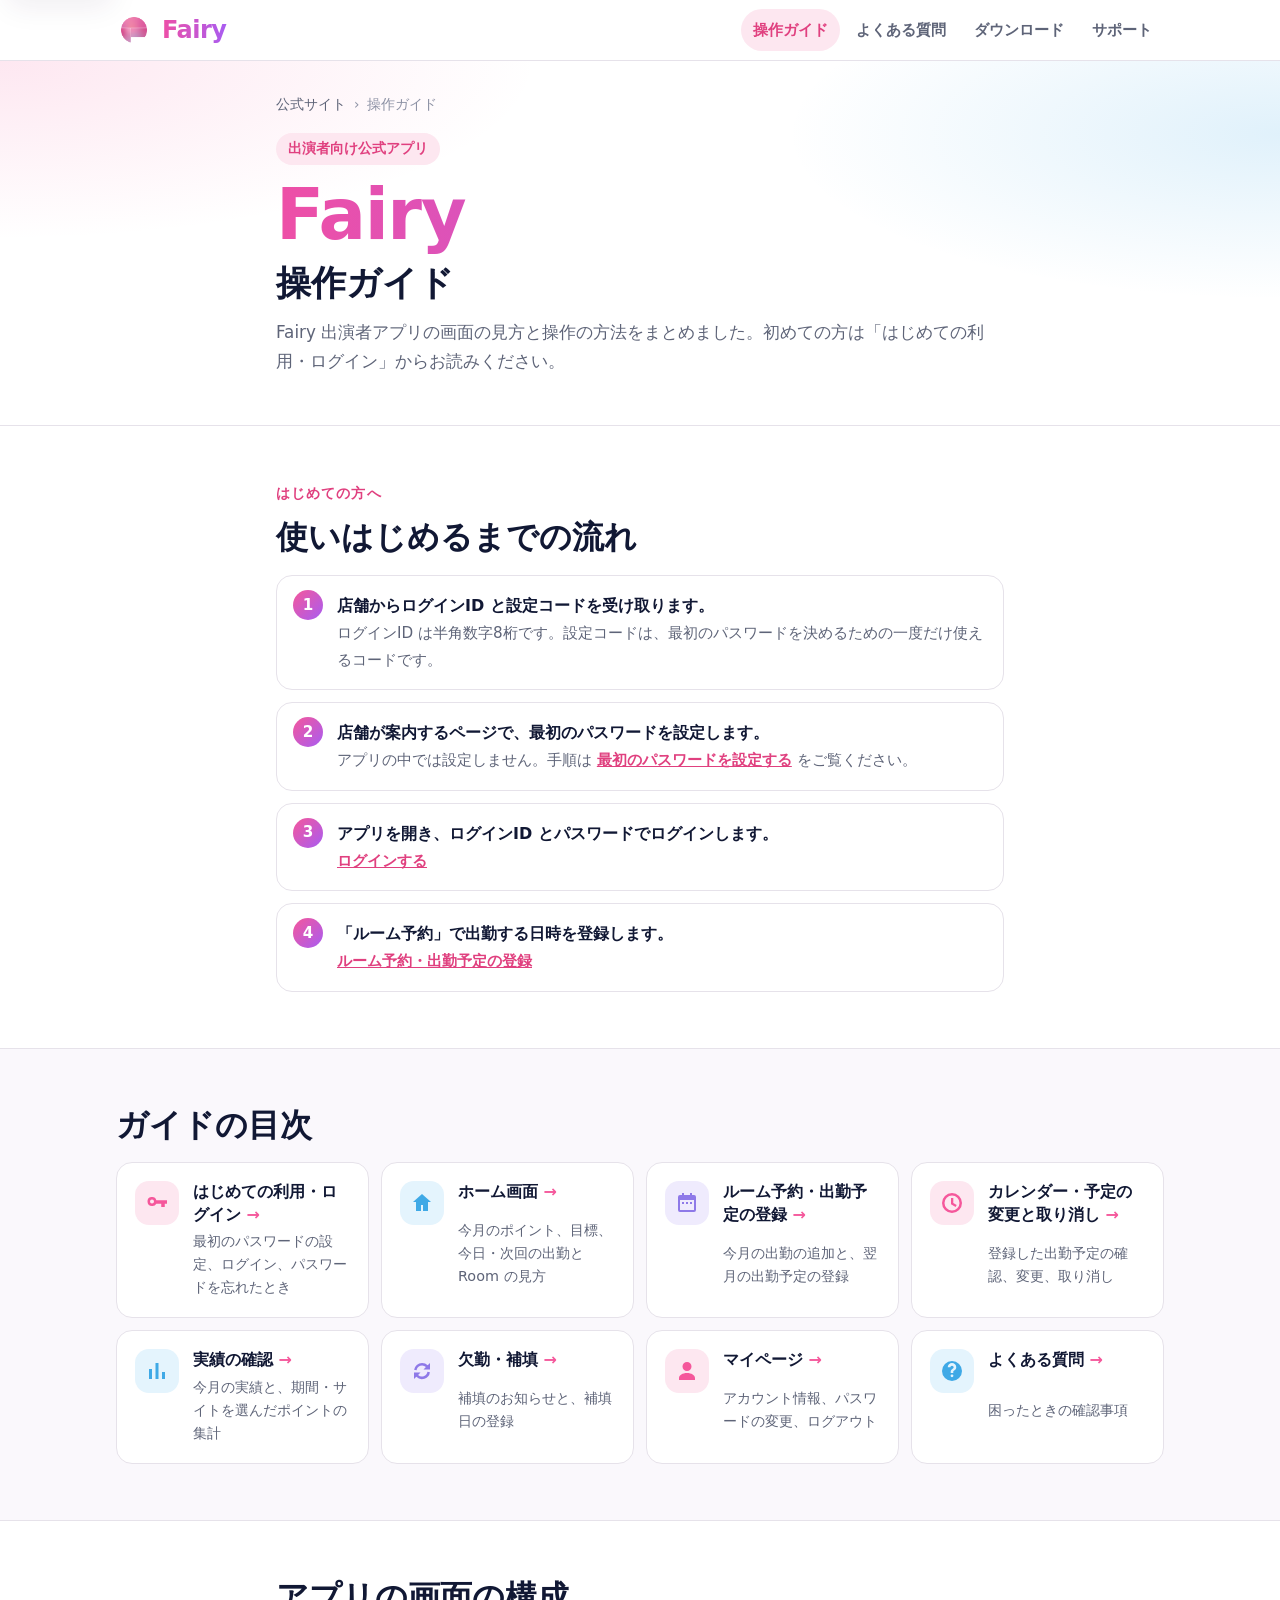
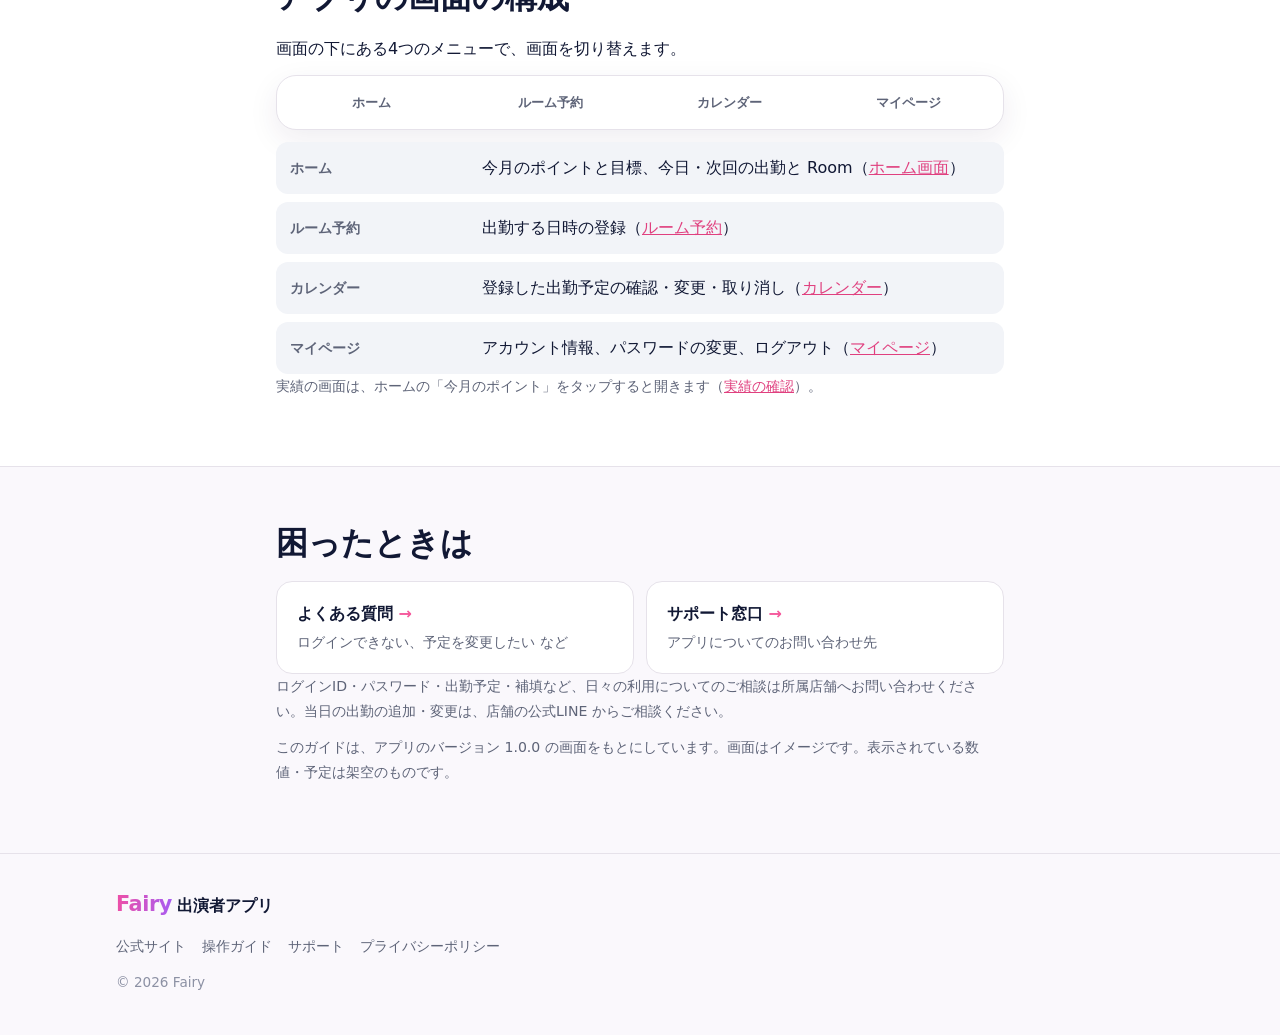
==== guide/index.html @ bba81e0e "Publish the Fairy Performer operation guide Add the nine guide pages under /guide/ (top, login, home" ====
<!doctype html>
<html lang="ja">
<head>
  <meta charset="utf-8">
  <meta name="viewport" content="width=device-width, initial-scale=1">
  <title>操作ガイド | Fairy 出演者アプリ</title>
  <meta name="description" content="Fairy 出演者アプリの使い方。ログイン、ホーム、ルーム予約、カレンダー、実績、補填、マイページの操作方法と、よくある質問。">
  <meta name="robots" content="noindex">
  <meta name="theme-color" content="#ffffff">
  <meta name="format-detection" content="telephone=no">
  <link rel="icon" type="image/png" href="/assets/img/favicon-64.png">
  <link rel="apple-touch-icon" href="/assets/img/apple-touch-icon.png">
  <link rel="stylesheet" href="/assets/css/site.css">
  <link rel="stylesheet" href="/assets/css/guide.css">
</head>
<body class="guide">
  <a class="skip-link" href="#main">本文へ移動</a>
  <header class="site-header">
    <div class="container header-inner">
      <a class="brand" href="/" aria-label="Fairy 出演者アプリ トップ">
        <img src="/assets/img/app-icon-512.png" alt="" width="36" height="36">
        <span class="brand-word">Fairy</span>
      </a>
      <button class="nav-toggle" type="button" aria-expanded="false" aria-controls="site-nav">
        <span class="nav-toggle-bar"></span><span class="visually-hidden">メニュー</span>
      </button>
      <nav id="site-nav" class="site-nav" aria-label="サイト内">
        <a href="/guide/" aria-current="page">操作ガイド</a>
        <a href="/guide/faq/">よくある質問</a>
        <a href="/#download">ダウンロード</a>
        <a href="/#support">サポート</a>
      </nav>
    </div>
  </header>

  <main id="main">
    <section class="guide-hero guide-hero-top" aria-labelledby="page-title">
      <div class="container narrow">
        <nav class="breadcrumb" aria-label="現在地"><ol><li><a href="/">公式サイト</a></li><li aria-current="page">操作ガイド</li></ol></nav>
        <p class="eyebrow">出演者向け公式アプリ</p>
        <h1 id="page-title"><span class="logo-text">Fairy</span><span class="hero-sub">操作ガイド</span></h1>
        <p class="lead">Fairy 出演者アプリの画面の見方と操作の方法をまとめました。初めての方は「はじめての利用・ログイン」からお読みください。</p>
      </div>
    </section>

    <section class="section guide-section" id="start" aria-labelledby="start-title">
      <div class="container narrow start-steps">
        <p class="section-kicker kicker-pink">はじめての方へ</p>
        <h2 id="start-title" class="section-title">使いはじめるまでの流れ</h2>
        <ol class="steps">
          <li><strong>店舗からログインID と設定コードを受け取ります。</strong><span>ログインID は半角数字8桁です。設定コードは、最初のパスワードを決めるための一度だけ使えるコードです。</span></li>
          <li><strong>店舗が案内するページで、最初のパスワードを設定します。</strong><span>アプリの中では設定しません。手順は <a href="/guide/login/#first-password">最初のパスワードを設定する</a> をご覧ください。</span></li>
          <li><strong>アプリを開き、ログインID とパスワードでログインします。</strong><span><a href="/guide/login/#sign-in">ログインする</a></span></li>
          <li><strong>「ルーム予約」で出勤する日時を登録します。</strong><span><a href="/guide/rooms/">ルーム予約・出勤予定の登録</a></span></li>
        </ol>
      </div>
    </section>

    <section class="section guide-section alt" id="menu" aria-labelledby="menu-title">
      <div class="container">
        <h2 id="menu-title" class="section-title">ガイドの目次</h2>
        <ul class="topic-grid is-wide">
          <li>
            <a class="topic-card" href="/guide/login/">
              <span class="feature-icon tone-pink" aria-hidden="true"><svg viewBox="0 0 24 24"><path d="M7 15a4.5 4.5 0 1 1 4.33-5.75H22v3.5h-2.25V16h-3.5v-3.25h-4.92A4.5 4.5 0 0 1 7 15zm0-2.5a2 2 0 1 0 0-4 2 2 0 0 0 0 4z"/></svg></span>
              <span class="topic-card-title">はじめての利用・ログイン</span>
              <span class="topic-card-text">最初のパスワードの設定、ログイン、パスワードを忘れたとき</span>
            </a>
          </li>
          <li>
            <a class="topic-card" href="/guide/home/">
              <span class="feature-icon tone-blue" aria-hidden="true"><svg viewBox="0 0 24 24"><path d="M12 3l9 8h-3v9h-5v-6h-2v6H6v-9H3z"/></svg></span>
              <span class="topic-card-title">ホーム画面</span>
              <span class="topic-card-text">今月のポイント、目標、今日・次回の出勤と Room の見方</span>
            </a>
          </li>
          <li>
            <a class="topic-card" href="/guide/rooms/">
              <span class="feature-icon tone-lavender" aria-hidden="true"><svg viewBox="0 0 24 24"><path d="M7 2v2H5a2 2 0 0 0-2 2v13a2 2 0 0 0 2 2h14a2 2 0 0 0 2-2V6a2 2 0 0 0-2-2h-2V2h-2v2H9V2zm-2 7h14v10H5zm2 2v2h2v-2zm4 0v2h2v-2zm4 0v2h2v-2z"/></svg></span>
              <span class="topic-card-title">ルーム予約・出勤予定の登録</span>
              <span class="topic-card-text">今月の出勤の追加と、翌月の出勤予定の登録</span>
            </a>
          </li>
          <li>
            <a class="topic-card" href="/guide/calendar/">
              <span class="feature-icon tone-pink" aria-hidden="true"><svg viewBox="0 0 24 24"><path d="M12 2a10 10 0 1 0 0 20 10 10 0 0 0 0-20zm0 2.5a7.5 7.5 0 1 1 0 15 7.5 7.5 0 0 1 0-15zM11 7v6.2l4.6 2.7 1.1-1.8-3.4-2V7z"/></svg></span>
              <span class="topic-card-title">カレンダー・予定の変更と取り消し</span>
              <span class="topic-card-text">登録した出勤予定の確認、変更、取り消し</span>
            </a>
          </li>
          <li>
            <a class="topic-card" href="/guide/performance/">
              <span class="feature-icon tone-blue" aria-hidden="true"><svg viewBox="0 0 24 24"><path d="M4 20V10h3v10zm6.5 0V4h3v16zM17 20v-7h3v7z"/></svg></span>
              <span class="topic-card-title">実績の確認</span>
              <span class="topic-card-text">今月の実績と、期間・サイトを選んだポイントの集計</span>
            </a>
          </li>
          <li>
            <a class="topic-card" href="/guide/makeup/">
              <span class="feature-icon tone-lavender" aria-hidden="true"><svg viewBox="0 0 24 24"><path d="M12 4a8 8 0 0 0-7.92 6.86l2.48.36A5.5 5.5 0 0 1 15.9 8.1L13.5 10.5H20V4l-2.3 2.3A7.96 7.96 0 0 0 12 4zm7.92 9.14l-2.48-.36A5.5 5.5 0 0 1 8.1 15.9l2.4-2.4H4V20l2.3-2.3A8 8 0 0 0 19.92 13.14z"/></svg></span>
              <span class="topic-card-title">欠勤・補填</span>
              <span class="topic-card-text">補填のお知らせと、補填日の登録</span>
            </a>
          </li>
          <li>
            <a class="topic-card" href="/guide/account/">
              <span class="feature-icon tone-pink" aria-hidden="true"><svg viewBox="0 0 24 24"><path d="M12 12a4.5 4.5 0 1 0 0-9 4.5 4.5 0 0 0 0 9zm0 2c-4.42 0-8 2.24-8 5v2h16v-2c0-2.76-3.58-5-8-5z"/></svg></span>
              <span class="topic-card-title">マイページ</span>
              <span class="topic-card-text">アカウント情報、パスワードの変更、ログアウト</span>
            </a>
          </li>
          <li>
            <a class="topic-card" href="/guide/faq/">
              <span class="feature-icon tone-blue" aria-hidden="true"><svg viewBox="0 0 24 24"><path d="M12 2a10 10 0 1 0 0 20 10 10 0 0 0 0-20zm0 16.25a1.4 1.4 0 1 1 0-2.8 1.4 1.4 0 0 1 0 2.8zm1.3-5.1V14h-2.6v-1.6c0-1.2.8-1.9 1.7-2.45.75-.45 1.25-.85 1.25-1.6a1.65 1.65 0 0 0-3.3 0H7.75a4.25 4.25 0 0 1 8.5 0c0 1.85-1.2 2.75-2.25 3.3-.45.25-.7.45-.7.5z"/></svg></span>
              <span class="topic-card-title">よくある質問</span>
              <span class="topic-card-text">困ったときの確認事項</span>
            </a>
          </li>
        </ul>
      </div>
    </section>

    <section class="section guide-section" id="layout" aria-labelledby="layout-title">
      <div class="container narrow">
        <h2 id="layout-title" class="section-title">アプリの画面の構成</h2>
        <p>画面の下にある4つのメニューで、画面を切り替えます。</p>
        <ul class="tab-strip" aria-label="画面の下のメニュー">
          <li>ホーム</li><li>ルーム予約</li><li>カレンダー</li><li>マイページ</li>
        </ul>
        <dl class="guide-facts">
          <div><dt>ホーム</dt><dd>今月のポイントと目標、今日・次回の出勤と Room（<a href="/guide/home/">ホーム画面</a>）</dd></div>
          <div><dt>ルーム予約</dt><dd>出勤する日時の登録（<a href="/guide/rooms/">ルーム予約</a>）</dd></div>
          <div><dt>カレンダー</dt><dd>登録した出勤予定の確認・変更・取り消し（<a href="/guide/calendar/">カレンダー</a>）</dd></div>
          <div><dt>マイページ</dt><dd>アカウント情報、パスワードの変更、ログアウト（<a href="/guide/account/">マイページ</a>）</dd></div>
        </dl>
        <p class="small-note">実績の画面は、ホームの「今月のポイント」をタップすると開きます（<a href="/guide/performance/">実績の確認</a>）。</p>
      </div>
    </section>

    <section class="section guide-section alt" id="help" aria-labelledby="help-title">
      <div class="container narrow">
        <h2 id="help-title" class="section-title">困ったときは</h2>
        <ul class="link-cards">
          <li>
            <a class="link-card" href="/guide/faq/">
              <span class="link-card-title">よくある質問</span>
              <span class="link-card-text">ログインできない、予定を変更したい など</span>
            </a>
          </li>
          <li>
            <a class="link-card" href="https://privacy.fff-inc.com/support/">
              <span class="link-card-title">サポート窓口</span>
              <span class="link-card-text">アプリについてのお問い合わせ先</span>
            </a>
          </li>
        </ul>
        <p class="small-note">ログインID・パスワード・出勤予定・補填など、日々の利用についてのご相談は所属店舗へお問い合わせください。当日の出勤の追加・変更は、店舗の公式LINE からご相談ください。</p>
        <p class="small-note">このガイドは、アプリのバージョン 1.0.0 の画面をもとにしています。画面はイメージです。表示されている数値・予定は架空のものです。</p>
      </div>
    </section>
  </main>

  <footer class="site-footer">
    <div class="container footer-inner">
      <p class="footer-brand"><span class="logo-text">Fairy</span> 出演者アプリ</p>
      <nav class="footer-nav" aria-label="フッター">
        <a href="/">公式サイト</a>
        <a href="/guide/">操作ガイド</a>
        <a href="https://privacy.fff-inc.com/support/">サポート</a>
        <a href="https://privacy.fff-inc.com/">プライバシーポリシー</a>
      </nav>
      <p class="copyright">&copy; <span data-year>2026</span> Fairy</p>
    </div>
  </footer>

  <script src="/assets/js/site.js"></script>
  <script src="/assets/js/guide.js"></script>
</body>
</html>
---- assets/css/site.css ----
/* Fairy 出演者アプリ — site styles. Colors follow the app (fairy_theme.dart):
   white base, the rose accent, and a light blue as the second accent. */

:root {
  color-scheme: light;
  --canvas: #faf8fc;
  --surface: #ffffff;
  --text: #111834;
  --text-muted: #5e6478;
  --text-faint: #8c91a4;
  --divider: #e6e2ea;
  --well: #f2f4f8;

  --pink: #f5579b;
  --pink-deep: #e0407f;
  --pink-soft: #fde7f0;
  --blue: #3fa9e6;
  --blue-deep: #1f8ccb;
  --blue-soft: #e4f4fd;
  --lavender: #8e79e8;
  --lavender-soft: #efebfd;
  --logo-start: #ee4fa6;
  --logo-end: #a85cf2;

  --radius-card: 24px;
  --radius-panel: 16px;
  --shadow: 0 10px 30px rgba(48, 26, 77, 0.08);
  --container: 1080px;
  --gutter: 16px;

  --font: -apple-system, BlinkMacSystemFont, "Hiragino Sans", "Hiragino Kaku Gothic ProN",
    "Noto Sans JP", "Yu Gothic UI", "Meiryo", system-ui, sans-serif;
}

*, *::before, *::after { box-sizing: border-box; }

html { scroll-behavior: smooth; -webkit-text-size-adjust: 100%; }
@media (prefers-reduced-motion: reduce) { html { scroll-behavior: auto; } }

body {
  margin: 0;
  background: var(--surface);
  color: var(--text);
  font-family: var(--font);
  font-size: 16px;
  line-height: 1.75;
  overflow-x: hidden;
}

img { max-width: 100%; height: auto; display: block; }
a { color: var(--pink-deep); }
a:hover { color: var(--pink); }
:focus-visible { outline: 3px solid var(--blue); outline-offset: 3px; border-radius: 6px; }

.container { width: 100%; max-width: var(--container); margin: 0 auto; padding: 0 var(--gutter); }
.container.narrow { max-width: 760px; }

.visually-hidden {
  position: absolute; width: 1px; height: 1px; padding: 0; margin: -1px;
  overflow: hidden; clip: rect(0 0 0 0); white-space: nowrap; border: 0;
}
.skip-link { position: absolute; left: 8px; top: -48px; padding: 8px 12px; background: var(--surface);
  border-radius: 8px; box-shadow: var(--shadow); z-index: 20; }
.skip-link:focus { top: 8px; }

.logo-text {
  font-weight: 800;
  letter-spacing: -0.02em;
  background: linear-gradient(90deg, var(--logo-start), var(--logo-end));
  -webkit-background-clip: text;
  background-clip: text;
  color: transparent;
}

/* Header */
.site-header {
  position: sticky; top: 0; z-index: 10;
  background: rgba(255, 255, 255, 0.92);
  -webkit-backdrop-filter: saturate(160%) blur(10px);
  backdrop-filter: saturate(160%) blur(10px);
  border-bottom: 1px solid var(--divider);
}
.header-inner { display: flex; align-items: center; justify-content: space-between; min-height: 60px; gap: 12px; }
.brand { display: inline-flex; align-items: center; gap: 10px; text-decoration: none; }
.brand img { border-radius: 9px; }
.brand-word {
  font-size: 1.5rem; font-weight: 800; letter-spacing: -0.02em;
  background: linear-gradient(90deg, var(--logo-start), var(--logo-end));
  -webkit-background-clip: text; background-clip: text; color: transparent;
}
.site-nav { display: flex; gap: 4px; }
.site-nav a {
  color: var(--text-muted); text-decoration: none; font-size: 0.95rem; font-weight: 600;
  padding: 8px 12px; border-radius: 999px;
}
.site-nav a:hover { color: var(--pink-deep); background: var(--pink-soft); }
.nav-toggle { display: none; }

@media (max-width: 760px) {
  .nav-toggle {
    display: inline-flex; align-items: center; justify-content: center;
    width: 44px; height: 44px; border: 1px solid var(--divider); border-radius: 12px;
    background: var(--surface); cursor: pointer;
  }
  .nav-toggle-bar, .nav-toggle-bar::before, .nav-toggle-bar::after {
    display: block; width: 18px; height: 2px; background: var(--text); border-radius: 2px; position: relative;
  }
  .nav-toggle-bar::before, .nav-toggle-bar::after { content: ""; position: absolute; left: 0; }
  .nav-toggle-bar::before { top: -6px; }
  .nav-toggle-bar::after { top: 6px; }
  .site-nav {
    display: none; position: absolute; left: 0; right: 0; top: 100%;
    flex-direction: column; gap: 0; padding: 8px var(--gutter) 16px;
    background: var(--surface); border-bottom: 1px solid var(--divider); box-shadow: var(--shadow);
  }
  .site-nav.is-open { display: flex; }
  .site-nav a { padding: 12px 8px; border-radius: 10px; font-size: 1rem; }
}

/* Hero */
.hero {
  position: relative; overflow: hidden;
  background:
    radial-gradient(60% 60% at 0% 0%, rgba(245, 87, 155, 0.14), transparent 70%),
    radial-gradient(55% 55% at 100% 30%, rgba(63, 169, 230, 0.16), transparent 70%),
    var(--surface);
  padding: 40px 0 48px;
}
.hero-inner { display: grid; gap: 32px; align-items: center; }
.eyebrow {
  display: inline-block; margin: 0 0 12px; padding: 4px 12px; border-radius: 999px;
  background: var(--pink-soft); color: var(--pink-deep); font-weight: 700; font-size: 0.85rem;
}
.hero h1 { margin: 0 0 16px; line-height: 1.15; }
.hero h1 .logo-text { display: block; font-size: clamp(3.2rem, 12vw, 5rem); }
.hero-sub { display: block; font-size: clamp(1.5rem, 5.6vw, 2.2rem); font-weight: 800; color: var(--text); margin-top: 4px; }
.lead { margin: 0 0 24px; color: var(--text-muted); font-size: 1.05rem; }
.hero-note { margin: 16px 0 0; color: var(--text-faint); font-size: 0.88rem; }

.store-buttons { display: grid; gap: 12px; grid-template-columns: 1fr; max-width: 460px; }
@media (min-width: 480px) { .store-buttons { grid-template-columns: 1fr 1fr; } }

.btn {
  display: inline-flex; align-items: center; justify-content: center; gap: 12px;
  min-height: 60px; padding: 10px 20px; border-radius: 18px;
  text-decoration: none; font-weight: 800; font-size: 1.05rem; line-height: 1.25;
  border: 2px solid transparent; transition: transform 0.15s ease, box-shadow 0.15s ease, background 0.15s ease;
}
.btn:hover { transform: translateY(-1px); }
.btn-icon { width: 28px; height: 28px; flex: none; fill: currentColor; }
.btn-text { display: flex; flex-direction: column; align-items: flex-start; }
.btn-text small { font-size: 0.75rem; font-weight: 700; opacity: 0.85; }
.btn-block { width: 100%; margin-top: 16px; }
.btn-block .btn-text { align-items: center; }

.btn-android { background: var(--pink); color: #fff; box-shadow: 0 8px 20px rgba(245, 87, 155, 0.28); }
.btn-android:hover { background: var(--pink-deep); color: #fff; }
.btn-ios { background: var(--blue); color: #fff; box-shadow: 0 8px 20px rgba(63, 169, 230, 0.28); }
.btn-ios:hover { background: var(--blue-deep); color: #fff; }

/* A control whose download is not available yet. It still leads to its section. */
.btn.is-pending { background: var(--surface); box-shadow: none; }
.btn-android.is-pending { color: var(--pink-deep); border-color: rgba(245, 87, 155, 0.45); }
.btn-ios.is-pending { color: var(--blue-deep); border-color: rgba(63, 169, 230, 0.5); }
.btn.is-pending:hover { transform: none; }
.btn-android.is-pending:hover { background: var(--pink-soft); }
.btn-ios.is-pending:hover { background: var(--blue-soft); }

.hero-visual { position: relative; display: flex; justify-content: center; align-items: flex-end; min-height: 320px; }
.shot { border-radius: 28px; box-shadow: 0 24px 48px rgba(48, 26, 77, 0.16); background: var(--surface); }
.shot-main { width: min(64%, 300px); position: relative; z-index: 2; }
.shot-side { width: min(50%, 240px); margin-left: -18%; margin-bottom: 28px; opacity: 0.95; }

@media (min-width: 900px) {
  .hero { padding: 72px 0 80px; }
  .hero-inner { grid-template-columns: 1.05fr 1fr; gap: 48px; }
  .shot-main { width: 300px; }
  .shot-side { width: 240px; }
}

/* Sections */
[id] { scroll-margin-top: 72px; }
.section { padding: 56px 0; }
.section + .section { border-top: 1px solid var(--divider); }
.section-title { margin: 0 0 24px; font-size: clamp(1.5rem, 4.6vw, 2rem); line-height: 1.3; }
.section-kicker { margin: 0 0 6px; font-weight: 800; font-size: 0.85rem; letter-spacing: 0.08em; text-transform: uppercase; }
.kicker-pink { color: var(--pink-deep); }
.kicker-blue { color: var(--blue-deep); }
.sub-title { margin: 36px 0 12px; font-size: 1.2rem; }

.features { background: var(--canvas); }
/* Phones: each card is followed by its screenshot. From 760px: cards on one row,
   screenshots on the next (each item spans both rows through a subgrid). */
.feature-grid { list-style: none; margin: 0; padding: 0; display: grid; gap: 40px; }
.feature-item { display: grid; gap: 16px; }
@media (min-width: 760px) {
  .feature-grid { grid-template-columns: repeat(3, 1fr); grid-template-rows: auto auto; column-gap: 16px; row-gap: 36px; }
  .feature-item { grid-row: span 2; grid-template-rows: subgrid; row-gap: 36px; }
}
.feature-card { background: var(--surface); border-radius: var(--radius-card); padding: 24px; box-shadow: var(--shadow); }
.feature-card h3 { margin: 12px 0 6px; font-size: 1.1rem; }
.feature-card p { margin: 0; color: var(--text-muted); font-size: 0.95rem; }
.feature-icon { display: inline-flex; width: 44px; height: 44px; border-radius: 14px; align-items: center; justify-content: center; }
.feature-icon svg { width: 24px; height: 24px; }
.tone-pink { background: var(--pink-soft); fill: var(--pink); }
.tone-blue { background: var(--blue-soft); fill: var(--blue); }
.tone-lavender { background: var(--lavender-soft); fill: var(--lavender); }

.feature-shot {
  display: block; width: 100%; max-width: 320px; height: auto; margin: 0 auto; align-self: start;
  border-radius: 22px; box-shadow: var(--shadow); background: var(--surface);
}
@media (min-width: 760px) { .feature-shot { max-width: none; } }
.screens-note { margin: 16px 0 12px; color: var(--text-faint); font-size: 0.85rem; text-align: center; }

.card { background: var(--surface); border: 1px solid var(--divider); border-radius: var(--radius-card); padding: 20px; }
.card + .card, .card + .sub-title { margin-top: 24px; }
.card-soft { background: var(--canvas); margin-top: 24px; }
.card-title { margin: 0 0 12px; font-size: 1.1rem; }

.release-facts { margin: 0; display: grid; gap: 8px; }
.release-facts div { display: flex; justify-content: space-between; gap: 16px; padding: 10px 14px; background: var(--well); border-radius: 12px; }
.release-facts dt { color: var(--text-muted); font-size: 0.9rem; white-space: nowrap; flex: none; }
.release-facts dd { margin: 0; font-weight: 700; text-align: right; }

.notice { margin-top: 16px; border-radius: var(--radius-panel); padding: 14px 16px; }
.notice p { margin: 0; font-size: 0.95rem; }
.notice-title { font-weight: 800; margin-bottom: 4px !important; }
.notice-info { background: var(--pink-soft); color: #7a1d47; }
.notice-blue { background: var(--blue-soft); color: #0f4f75; }

.steps { margin: 0; padding: 0; list-style: none; counter-reset: step; display: grid; gap: 12px; }
.steps li {
  counter-increment: step; position: relative; padding: 14px 16px 14px 60px;
  background: var(--surface); border: 1px solid var(--divider); border-radius: var(--radius-panel);
}
.steps li::before {
  content: counter(step); position: absolute; left: 16px; top: 14px;
  width: 30px; height: 30px; border-radius: 50%; display: flex; align-items: center; justify-content: center;
  background: linear-gradient(135deg, var(--pink), var(--logo-end)); color: #fff; font-weight: 800; font-size: 0.95rem;
}
.steps strong { display: block; }

.safety-list, .plain-list { margin: 0; padding-left: 1.2em; display: grid; gap: 8px; }
.plain-list em { font-style: normal; font-weight: 800; color: var(--pink-deep); }
.small-note { color: var(--text-muted); font-size: 0.88rem; margin: 12px 0 0; }

.details-card { margin-top: 24px; }
.details-card summary { cursor: pointer; font-weight: 700; }
.hash-list { margin: 12px 0 0; display: grid; gap: 12px; }
.hash-list dt { font-size: 0.85rem; color: var(--text-muted); }
.hash-list dd { margin: 4px 0 0; display: flex; flex-wrap: wrap; gap: 8px; align-items: center; }
.hash-list code {
  font-family: ui-monospace, SFMono-Regular, Menlo, Consolas, monospace; font-size: 0.8rem;
  background: var(--well); padding: 6px 8px; border-radius: 8px; overflow-wrap: anywhere; word-break: break-all;
}
.copy-btn {
  border: 1px solid var(--divider); background: var(--surface); color: var(--text-muted);
  border-radius: 999px; padding: 4px 12px; font: inherit; font-size: 0.8rem; cursor: pointer;
}
.copy-btn:hover { color: var(--pink-deep); border-color: var(--pink); }

.platform-ios { background: linear-gradient(180deg, var(--surface), #f6fbff); }

.link-cards { list-style: none; margin: 0; padding: 0; display: grid; gap: 12px; }
@media (min-width: 640px) { .link-cards { grid-template-columns: 1fr 1fr; } }
.link-card {
  display: flex; flex-direction: column; gap: 2px; padding: 18px 20px; height: 100%;
  border: 1px solid var(--divider); border-radius: var(--radius-panel); text-decoration: none; color: var(--text);
  background: var(--surface); transition: border-color 0.15s ease, box-shadow 0.15s ease;
}
.link-card:hover { color: var(--text); border-color: var(--pink); box-shadow: var(--shadow); }
.link-card-title { font-weight: 800; }
.link-card-title::after { content: " →"; color: var(--pink); }
.link-card-text { color: var(--text-muted); font-size: 0.9rem; }

/* Footer */
.site-footer { background: var(--canvas); border-top: 1px solid var(--divider); padding: 32px 0 40px; }
.footer-inner { display: grid; gap: 12px; justify-items: start; }
.footer-brand { margin: 0; font-weight: 700; }
.footer-brand .logo-text { font-size: 1.3rem; }
.footer-nav { display: flex; flex-wrap: wrap; gap: 16px; }
.footer-nav a { color: var(--text-muted); text-decoration: none; font-size: 0.9rem; }
.footer-nav a:hover { color: var(--pink-deep); }
.copyright { margin: 0; color: var(--text-faint); font-size: 0.85rem; }

/* Simple pages (404, future guide / faq / updates) */
.page { padding: 64px 0; min-height: 60vh; }
.page h1 { font-size: clamp(1.6rem, 5vw, 2.2rem); margin: 0 0 12px; }
---- assets/css/guide.css ----
/* 使い方ガイド (/guide/) — loaded after site.css on the guide pages only.
   Everything here builds on site.css: its tokens, cards, steps, notices and link cards.
   Nothing in this file changes the download page. */

/* Page head: the download page's hero background, smaller. */
.guide-hero {
  position: relative; overflow: hidden;
  background:
    radial-gradient(60% 70% at 0% 0%, rgba(245, 87, 155, 0.14), transparent 70%),
    radial-gradient(55% 65% at 100% 20%, rgba(63, 169, 230, 0.16), transparent 70%),
    var(--surface);
  padding: 20px 0 36px;
  border-bottom: 1px solid var(--divider);
}
.guide-hero h1 { margin: 0 0 12px; font-size: clamp(1.75rem, 6.4vw, 2.4rem); line-height: 1.3; }
.guide-hero .lead { margin-bottom: 0; }
.guide-hero-top h1 .logo-text { display: block; font-size: clamp(3rem, 12vw, 4.4rem); line-height: 1.1; }
.guide-hero-top h1 .hero-sub { margin-top: 6px; }
@media (min-width: 900px) { .guide-hero { padding: 32px 0 48px; } }

.breadcrumb ol { list-style: none; margin: 0 0 16px; padding: 0; display: flex; flex-wrap: wrap; gap: 4px 0; font-size: 0.85rem; }
.breadcrumb li { color: var(--text-faint); }
.breadcrumb li + li::before { content: "›"; margin: 0 8px; color: var(--text-faint); }
.breadcrumb a { color: var(--text-muted); text-decoration: none; }
.breadcrumb a:hover { color: var(--pink-deep); }

/* In-page contents: chips that wrap (never a horizontal scroller). */
.guide-toc { margin-top: 24px; }
.guide-toc-title { margin: 0 0 8px; font-size: 0.85rem; font-weight: 700; color: var(--text-muted); }
.guide-toc ul { list-style: none; margin: 0; padding: 0; display: flex; flex-wrap: wrap; gap: 8px; }
.guide-toc a {
  display: inline-flex; align-items: center; min-height: 44px; padding: 8px 16px;
  border: 1px solid var(--divider); border-radius: 999px; background: var(--surface);
  color: var(--text); text-decoration: none; font-weight: 700; font-size: 0.92rem; line-height: 1.35;
  transition: border-color 0.15s ease, color 0.15s ease, background 0.15s ease;
}
.guide-toc a:hover { border-color: var(--pink); color: var(--pink-deep); background: var(--pink-soft); }

/* Body text */
.guide-section h2 { scroll-margin-top: 72px; }
.guide-section p { margin: 0 0 12px; }
.guide-section .section-title { margin-bottom: 16px; }
.guide-section .sub-title { margin: 32px 0 12px; }
.guide-section .sub-title:first-child { margin-top: 0; }
.guide-section .steps { margin: 12px 0 0; }
.guide-section .steps li > span { display: block; color: var(--text-muted); font-size: 0.95rem; }
.guide-section .notice { margin: 20px 0 0; }
.guide-section .notice p + p { margin-top: 6px; }
.guide-section .card { margin-top: 16px; }
.guide-section .plain-list { margin: 8px 0 0; }
.alt { background: var(--canvas); }

/* An on-screen label (a button, tab or title shown in the app), quoted as it appears. */
.ui {
  display: inline; padding: 1px 8px; border-radius: 8px;
  background: var(--pink-soft); color: #9a1f55; font-weight: 700; font-size: 0.95em;
  -webkit-box-decoration-break: clone; box-decoration-break: clone;
}
.ui-text { font-weight: 700; color: var(--text); }
.ui-text::before { content: "「"; } .ui-text::after { content: "」"; }

/* Text beside a screenshot on wide screens; the screenshot follows the text on phones. */
.guide-split { display: grid; gap: 24px; }
@media (min-width: 860px) {
  .guide-split { grid-template-columns: minmax(0, 1fr) 280px; gap: 40px; align-items: start; }
  .guide-split .screen-shot { position: sticky; top: 84px; }
}

/* The bottom tabs of the app, as words. */
.tab-strip { list-style: none; margin: 12px 0 0; padding: 8px; display: grid; grid-template-columns: repeat(4, 1fr); gap: 6px;
  background: var(--surface); border: 1px solid var(--divider); border-radius: 20px; box-shadow: var(--shadow); }
.tab-strip li { text-align: center; padding: 10px 4px; border-radius: 14px; font-size: 0.82rem; font-weight: 700; color: var(--text-muted); line-height: 1.3; }
.tab-strip li.is-current { background: var(--pink-soft); color: var(--pink-deep); }

/* Conditions, as label / value rows (the release-facts look). */
.guide-facts { margin: 12px 0 0; display: grid; gap: 8px; }
.guide-facts div { display: grid; gap: 2px; padding: 12px 14px; background: var(--well); border-radius: 12px; }
.guide-facts dt { color: var(--text-muted); font-size: 0.85rem; font-weight: 700; }
.guide-facts dd { margin: 0; }
@media (min-width: 640px) {
  .guide-facts div { grid-template-columns: 11em minmax(0, 1fr); gap: 16px; align-items: baseline; }
}

/* A message the app shows, and what it means. */
.message-list { list-style: none; margin: 12px 0 0; padding: 0; display: grid; gap: 10px; }
.message-list li { padding: 14px 16px; border: 1px solid var(--divider); border-radius: var(--radius-panel); background: var(--surface); }
.message-list q { display: block; font-weight: 700; quotes: "「" "」"; }
.message-list li > span { display: block; margin-top: 4px; color: var(--text-muted); font-size: 0.95rem; }

/* Topic cards (the guide top and the guide menu at the end of each page). */
.topic-grid { list-style: none; margin: 0; padding: 0; display: grid; gap: 12px; }
@media (min-width: 560px) { .topic-grid { grid-template-columns: 1fr 1fr; } }
@media (min-width: 900px) { .topic-grid.is-wide { grid-template-columns: repeat(4, 1fr); } }
.topic-card {
  display: grid; grid-template-columns: 44px minmax(0, 1fr); gap: 4px 14px; align-items: start; height: 100%;
  padding: 18px; border: 1px solid var(--divider); border-radius: var(--radius-panel); background: var(--surface);
  color: var(--text); text-decoration: none; transition: border-color 0.15s ease, box-shadow 0.15s ease;
}
.topic-card:hover { color: var(--text); border-color: var(--pink); box-shadow: var(--shadow); }
.topic-card .feature-icon { grid-row: span 2; }
.topic-card-title { font-weight: 800; line-height: 1.4; }
.topic-card-title::after { content: " →"; color: var(--pink); }
.topic-card-text { color: var(--text-muted); font-size: 0.9rem; line-height: 1.6; }
.topic-card[aria-current="page"] { border-color: var(--pink); background: var(--pink-soft); }
.topic-card[aria-current="page"] .topic-card-title::after { content: "（このページ）"; color: var(--pink-deep); font-size: 0.8rem; }
.topic-grid.is-compact .topic-card { padding: 14px 16px; grid-template-columns: 36px minmax(0, 1fr); align-items: center; }
.topic-grid.is-compact .feature-icon { width: 36px; height: 36px; border-radius: 12px; grid-row: auto; }
.topic-grid.is-compact .feature-icon svg { width: 20px; height: 20px; }
.topic-grid.is-compact .topic-card-text { display: none; }

/* Related questions at the end of a page */
.related-faq { margin: 0; padding: 0; list-style: none; display: grid; gap: 8px; }
.related-faq a {
  display: flex; gap: 10px; align-items: flex-start; min-height: 44px; padding: 12px 14px; border-radius: 14px;
  background: var(--surface); border: 1px solid var(--divider); color: var(--text); text-decoration: none; font-weight: 700; line-height: 1.5;
}
.related-faq a::before { content: "Q"; flex: none; color: var(--pink-deep); font-weight: 800; }
.related-faq a:hover { border-color: var(--pink); color: var(--pink-deep); }

/* Previous / next */
.guide-pager { display: grid; gap: 12px; margin-top: 28px; }
@media (min-width: 560px) { .guide-pager { grid-template-columns: 1fr 1fr; } }
.guide-pager a {
  display: flex; flex-direction: column; gap: 2px; min-height: 64px; padding: 14px 18px; border-radius: var(--radius-panel);
  border: 1px solid var(--divider); background: var(--surface); color: var(--text); text-decoration: none;
}
.guide-pager a:hover { border-color: var(--pink); box-shadow: var(--shadow); color: var(--text); }
.guide-pager small { color: var(--text-muted); font-size: 0.8rem; font-weight: 700; }
.guide-pager span { font-weight: 800; }
.guide-pager .next { text-align: right; }
@media (min-width: 560px) { .guide-pager .next:only-child { grid-column: 2; } }

.guide-menu-title { margin: 36px 0 12px; font-size: 1.05rem; }
.guide-back { margin: 20px 0 0; font-size: 0.95rem; }

/* First-time path on the guide top */
.start-steps .steps li { padding-top: 16px; padding-bottom: 16px; }
.start-steps .steps a { font-weight: 700; }

/* よくある質問 */
.faq-group + .faq-group { margin-top: 36px; }
.faq-group h2 { font-size: 1.2rem; margin: 0 0 12px; display: flex; align-items: center; gap: 10px; }
.faq-group h2 .feature-icon { width: 36px; height: 36px; border-radius: 12px; }
.faq-group h2 .feature-icon svg { width: 20px; height: 20px; }
.faq-list { display: grid; gap: 10px; }
.faq-item { border: 1px solid var(--divider); border-radius: var(--radius-panel); background: var(--surface); transition: border-color 0.15s ease, box-shadow 0.15s ease; }
.faq-item[open] { border-color: rgba(245, 87, 155, 0.45); box-shadow: var(--shadow); }
.faq-item summary {
  list-style: none; cursor: pointer; display: grid; grid-template-columns: auto minmax(0, 1fr) auto; gap: 10px; align-items: start;
  padding: 16px; min-height: 56px; font-weight: 700; line-height: 1.5;
}
.faq-item summary::-webkit-details-marker { display: none; }
.faq-item summary::before { content: "Q"; color: var(--pink-deep); font-weight: 800; }
.faq-item summary::after {
  content: ""; width: 10px; height: 10px; margin-top: 6px; border-right: 2px solid var(--text-faint); border-bottom: 2px solid var(--text-faint);
  transform: rotate(45deg); transition: transform 0.15s ease;
}
.faq-item[open] summary::after { transform: rotate(225deg); margin-top: 10px; }
.faq-answer { padding: 0 16px 16px 42px; color: var(--text); }
.faq-answer p { margin: 0 0 8px; }
.faq-answer p:last-child { margin-bottom: 0; }
.faq-answer a { font-weight: 700; }
@media (prefers-reduced-motion: reduce) { .faq-item summary::after { transition: none; } }

.site-nav a[aria-current="page"] { color: var(--pink-deep); background: var(--pink-soft); }

/* Sections that put a screenshot beside the text use a wider column. */
.container.guide-wide { max-width: 960px; }

/* Steps that carry the screen they happen on: text, then a small screenshot to its right
   (tap to enlarge). The pink frame on a screenshot marks where to tap; it never covers or
   changes what the app shows. */
.shot-steps li.has-shot { display: grid; grid-template-columns: minmax(0, 1fr) 112px; gap: 14px; align-items: start; }
@media (min-width: 560px) { .shot-steps li.has-shot { grid-template-columns: minmax(0, 1fr) 168px; gap: 20px; } }
@media (min-width: 860px) { .shot-steps li.has-shot { grid-template-columns: minmax(0, 1fr) 200px; } }
.step-text { min-width: 0; }
.step-text > span { display: block; color: var(--text-muted); font-size: 0.95rem; margin-top: 2px; }

.step-shot, .screen-shot { margin: 0; }
.zoom { display: block; width: 100%; padding: 0; border: 0; background: none; cursor: zoom-in; border-radius: 16px; }
.shot-frame { position: relative; display: block; border-radius: 14px; overflow: hidden;
  border: 1px solid var(--divider); background: var(--surface); box-shadow: 0 8px 22px rgba(48, 26, 77, 0.10); }
.shot-frame img { width: 100%; height: auto; display: block; }
.screen-shot .shot-frame { border-radius: 24px; max-width: 300px; margin: 0 auto; }
.guide-section .container > .screen-shot { margin-top: 20px; }
.screen-shot figcaption { margin-top: 10px; color: var(--text-faint); font-size: 0.85rem; text-align: center; }
.zoom:hover .shot-frame { box-shadow: 0 12px 28px rgba(48, 26, 77, 0.16); }

.mark { position: absolute; border: 2px solid var(--pink); border-radius: 10px;
  box-shadow: 0 0 0 3px rgba(245, 87, 155, 0.25); pointer-events: none; }
.mark-label {
  position: absolute; top: -11px; left: -11px; width: 22px; height: 22px; border-radius: 50%;
  display: flex; align-items: center; justify-content: center;
  background: linear-gradient(135deg, var(--pink), var(--logo-end)); color: #fff; font-size: 0.75rem; font-weight: 800;
}
.step-shot .mark { border-width: 2px; border-radius: 6px; box-shadow: 0 0 0 2px rgba(245, 87, 155, 0.25); }

/* Several screens side by side (two on phones). */
.screen-row { display: grid; grid-template-columns: repeat(2, minmax(0, 1fr)); gap: 16px; margin: 16px 0 0; }
@media (min-width: 760px) { .screen-row { grid-template-columns: repeat(3, minmax(0, 1fr)); } }
.screen-row .screen-shot .shot-frame { border-radius: 18px; }
.shot-hint { margin: 8px 0 0; color: var(--text-faint); font-size: 0.82rem; }

/* Enlarged screenshot */
.lightbox { border: 0; padding: 0; background: transparent; max-width: min(92vw, 460px); max-height: 92vh; overflow: visible; }
.lightbox::backdrop { background: rgba(17, 24, 52, 0.72); }
.lightbox-inner { position: relative; }
.lightbox .shot-frame { border-radius: 24px; width: min(88vw, 440px); margin: 0 auto; }
.lightbox .shot-frame img { width: 100%; height: auto; }
.lightbox-close {
  position: absolute; top: -14px; right: -10px; width: 44px; height: 44px; border-radius: 50%; border: 0;
  background: var(--surface); color: var(--text); font-size: 1.4rem; line-height: 1; cursor: pointer; box-shadow: var(--shadow);
}
@media (max-width: 420px) {
  .shot-steps li { padding-left: 52px; padding-right: 12px; }
  .shot-steps li::before { left: 12px; }
  .shot-steps li.has-shot { grid-template-columns: minmax(0, 1fr) 100px; gap: 12px; }
}
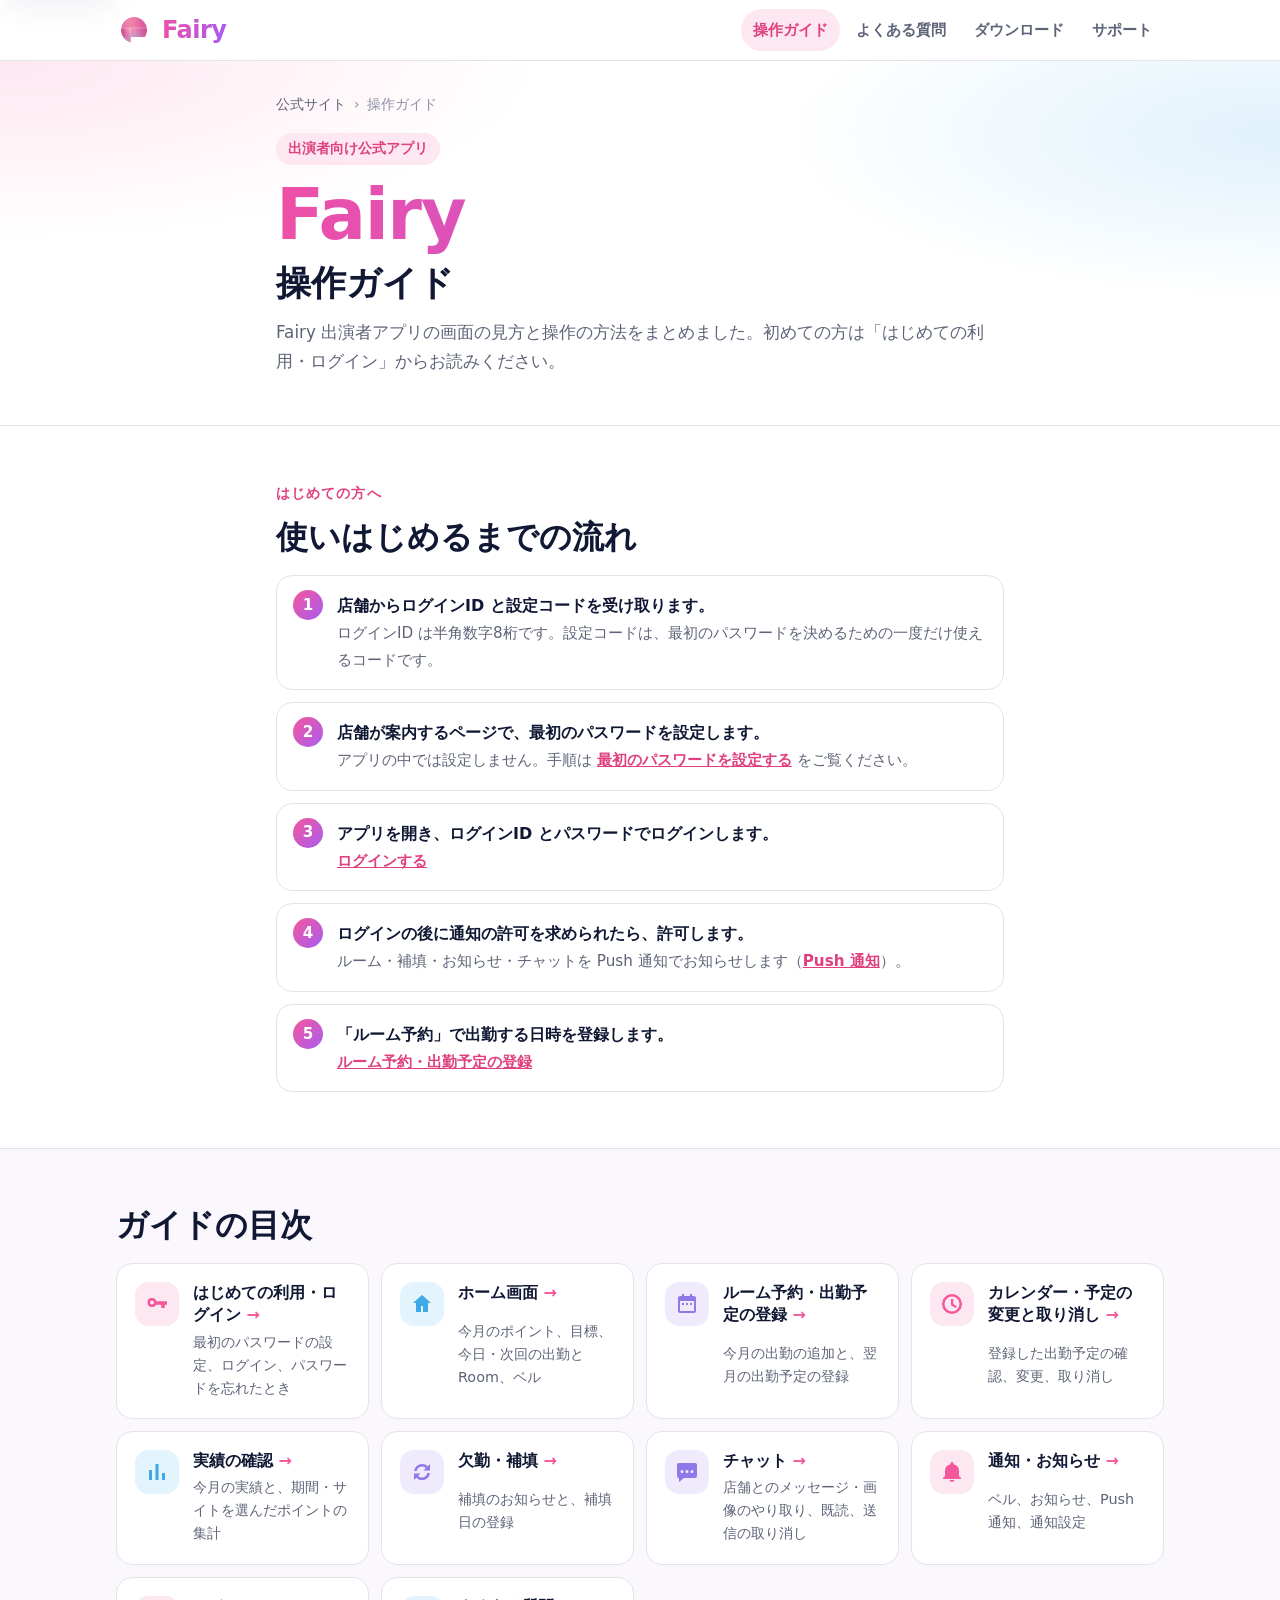
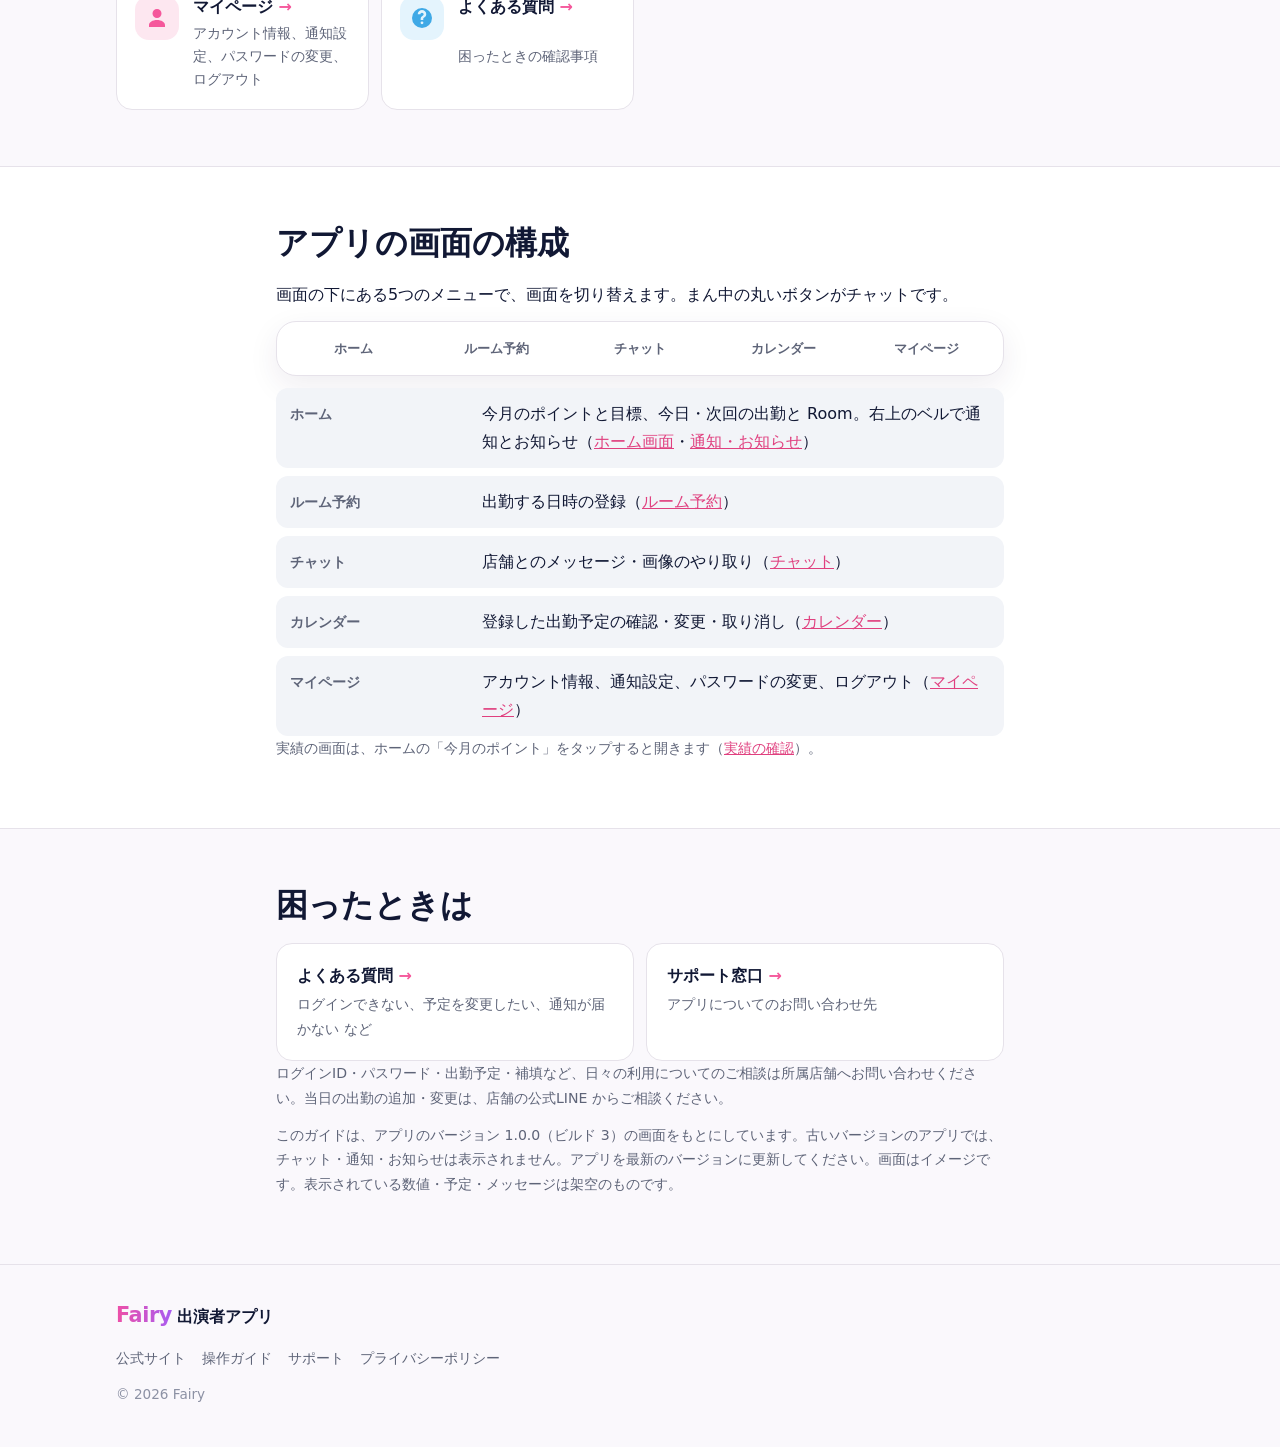
==== commit aa55520c: "Update the operation guide for Build 3 The guide now follows Fairy Performer 1.0.0 (3): five tabs wi" ====
--- a/guide/index.html
+++ b/guide/index.html
@@ -4,7 +4,7 @@
   <meta charset="utf-8">
   <meta name="viewport" content="width=device-width, initial-scale=1">
   <title>操作ガイド | Fairy 出演者アプリ</title>
-  <meta name="description" content="Fairy 出演者アプリの使い方。ログイン、ホーム、ルーム予約、カレンダー、実績、補填、マイページの操作方法と、よくある質問。">
+  <meta name="description" content="Fairy 出演者アプリの使い方。ログイン、ホーム、ルーム予約、カレンダー、実績、補填、チャット、通知・お知らせ、マイページの操作方法と、よくある質問。">
   <meta name="robots" content="noindex">
   <meta name="theme-color" content="#ffffff">
   <meta name="format-detection" content="telephone=no">
@@ -51,6 +51,7 @@
           <li><strong>店舗からログインID と設定コードを受け取ります。</strong><span>ログインID は半角数字8桁です。設定コードは、最初のパスワードを決めるための一度だけ使えるコードです。</span></li>
           <li><strong>店舗が案内するページで、最初のパスワードを設定します。</strong><span>アプリの中では設定しません。手順は <a href="/guide/login/#first-password">最初のパスワードを設定する</a> をご覧ください。</span></li>
           <li><strong>アプリを開き、ログインID とパスワードでログインします。</strong><span><a href="/guide/login/#sign-in">ログインする</a></span></li>
+          <li><strong>ログインの後に通知の許可を求められたら、許可します。</strong><span>ルーム・補填・お知らせ・チャットを Push 通知でお知らせします（<a href="/guide/notifications/#push">Push 通知</a>）。</span></li>
           <li><strong>「ルーム予約」で出勤する日時を登録します。</strong><span><a href="/guide/rooms/">ルーム予約・出勤予定の登録</a></span></li>
         </ol>
       </div>
@@ -71,7 +72,7 @@
             <a class="topic-card" href="/guide/home/">
               <span class="feature-icon tone-blue" aria-hidden="true"><svg viewBox="0 0 24 24"><path d="M12 3l9 8h-3v9h-5v-6h-2v6H6v-9H3z"/></svg></span>
               <span class="topic-card-title">ホーム画面</span>
-              <span class="topic-card-text">今月のポイント、目標、今日・次回の出勤と Room の見方</span>
+              <span class="topic-card-text">今月のポイント、目標、今日・次回の出勤と Room、ベル</span>
             </a>
           </li>
           <li>
@@ -103,10 +104,24 @@
             </a>
           </li>
           <li>
+            <a class="topic-card" href="/guide/chat/">
+              <span class="feature-icon tone-lavender" aria-hidden="true"><svg viewBox="0 0 24 24"><path d="M4 3h16a2 2 0 0 1 2 2v11a2 2 0 0 1-2 2H9l-5 4v-4a2 2 0 0 1-2-2V5a2 2 0 0 1 2-2zm3 7a1.5 1.5 0 1 0 0 3 1.5 1.5 0 0 0 0-3zm5 0a1.5 1.5 0 1 0 0 3 1.5 1.5 0 0 0 0-3zm5 0a1.5 1.5 0 1 0 0 3 1.5 1.5 0 0 0 0-3z"/></svg></span>
+              <span class="topic-card-title">チャット</span>
+              <span class="topic-card-text">店舗とのメッセージ・画像のやり取り、既読、送信の取り消し</span>
+            </a>
+          </li>
+          <li>
+            <a class="topic-card" href="/guide/notifications/">
+              <span class="feature-icon tone-pink" aria-hidden="true"><svg viewBox="0 0 24 24"><path d="M12 22a2.5 2.5 0 0 0 2.45-2h-4.9A2.5 2.5 0 0 0 12 22zm7-6V11a7 7 0 0 0-5.5-6.84V3.5a1.5 1.5 0 0 0-3 0v.66A7 7 0 0 0 5 11v5l-2 2v1h18v-1z"/></svg></span>
+              <span class="topic-card-title">通知・お知らせ</span>
+              <span class="topic-card-text">ベル、お知らせ、Push 通知、通知設定</span>
+            </a>
+          </li>
+          <li>
             <a class="topic-card" href="/guide/account/">
               <span class="feature-icon tone-pink" aria-hidden="true"><svg viewBox="0 0 24 24"><path d="M12 12a4.5 4.5 0 1 0 0-9 4.5 4.5 0 0 0 0 9zm0 2c-4.42 0-8 2.24-8 5v2h16v-2c0-2.76-3.58-5-8-5z"/></svg></span>
               <span class="topic-card-title">マイページ</span>
-              <span class="topic-card-text">アカウント情報、パスワードの変更、ログアウト</span>
+              <span class="topic-card-text">アカウント情報、通知設定、パスワードの変更、ログアウト</span>
             </a>
           </li>
           <li>
@@ -123,15 +138,16 @@
     <section class="section guide-section" id="layout" aria-labelledby="layout-title">
       <div class="container narrow">
         <h2 id="layout-title" class="section-title">アプリの画面の構成</h2>
-        <p>画面の下にある4つのメニューで、画面を切り替えます。</p>
+        <p>画面の下にある5つのメニューで、画面を切り替えます。まん中の丸いボタンがチャットです。</p>
         <ul class="tab-strip" aria-label="画面の下のメニュー">
-          <li>ホーム</li><li>ルーム予約</li><li>カレンダー</li><li>マイページ</li>
+          <li>ホーム</li><li>ルーム予約</li><li>チャット</li><li>カレンダー</li><li>マイページ</li>
         </ul>
         <dl class="guide-facts">
-          <div><dt>ホーム</dt><dd>今月のポイントと目標、今日・次回の出勤と Room（<a href="/guide/home/">ホーム画面</a>）</dd></div>
+          <div><dt>ホーム</dt><dd>今月のポイントと目標、今日・次回の出勤と Room。右上のベルで通知とお知らせ（<a href="/guide/home/">ホーム画面</a>・<a href="/guide/notifications/">通知・お知らせ</a>）</dd></div>
           <div><dt>ルーム予約</dt><dd>出勤する日時の登録（<a href="/guide/rooms/">ルーム予約</a>）</dd></div>
+          <div><dt>チャット</dt><dd>店舗とのメッセージ・画像のやり取り（<a href="/guide/chat/">チャット</a>）</dd></div>
           <div><dt>カレンダー</dt><dd>登録した出勤予定の確認・変更・取り消し（<a href="/guide/calendar/">カレンダー</a>）</dd></div>
-          <div><dt>マイページ</dt><dd>アカウント情報、パスワードの変更、ログアウト（<a href="/guide/account/">マイページ</a>）</dd></div>
+          <div><dt>マイページ</dt><dd>アカウント情報、通知設定、パスワードの変更、ログアウト（<a href="/guide/account/">マイページ</a>）</dd></div>
         </dl>
         <p class="small-note">実績の画面は、ホームの「今月のポイント」をタップすると開きます（<a href="/guide/performance/">実績の確認</a>）。</p>
       </div>
@@ -144,7 +160,7 @@
           <li>
             <a class="link-card" href="/guide/faq/">
               <span class="link-card-title">よくある質問</span>
-              <span class="link-card-text">ログインできない、予定を変更したい など</span>
+              <span class="link-card-text">ログインできない、予定を変更したい、通知が届かない など</span>
             </a>
           </li>
           <li>
@@ -155,7 +171,7 @@
           </li>
         </ul>
         <p class="small-note">ログインID・パスワード・出勤予定・補填など、日々の利用についてのご相談は所属店舗へお問い合わせください。当日の出勤の追加・変更は、店舗の公式LINE からご相談ください。</p>
-        <p class="small-note">このガイドは、アプリのバージョン 1.0.0 の画面をもとにしています。画面はイメージです。表示されている数値・予定は架空のものです。</p>
+        <p class="small-note">このガイドは、アプリのバージョン 1.0.0（ビルド 3）の画面をもとにしています。古いバージョンのアプリでは、チャット・通知・お知らせは表示されません。アプリを最新のバージョンに更新してください。画面はイメージです。表示されている数値・予定・メッセージは架空のものです。</p>
       </div>
     </section>
   </main>
--- a/assets/css/guide.css
+++ b/assets/css/guide.css
@@ -67,9 +67,10 @@
 }
 
 /* The bottom tabs of the app, as words. */
-.tab-strip { list-style: none; margin: 12px 0 0; padding: 8px; display: grid; grid-template-columns: repeat(4, 1fr); gap: 6px;
+.tab-strip { list-style: none; margin: 12px 0 0; padding: 8px; display: grid; grid-template-columns: repeat(5, minmax(0, 1fr)); gap: 4px;
   background: var(--surface); border: 1px solid var(--divider); border-radius: 20px; box-shadow: var(--shadow); }
-.tab-strip li { text-align: center; padding: 10px 4px; border-radius: 14px; font-size: 0.82rem; font-weight: 700; color: var(--text-muted); line-height: 1.3; }
+.tab-strip li { text-align: center; padding: 10px 2px; border-radius: 14px; font-size: 0.72rem; font-weight: 700; color: var(--text-muted); line-height: 1.3; overflow-wrap: anywhere; }
+@media (min-width: 560px) { .tab-strip { gap: 6px; } .tab-strip li { font-size: 0.82rem; padding: 10px 4px; } }
 .tab-strip li.is-current { background: var(--pink-soft); color: var(--pink-deep); }
 
 /* Conditions, as label / value rows (the release-facts look). */
